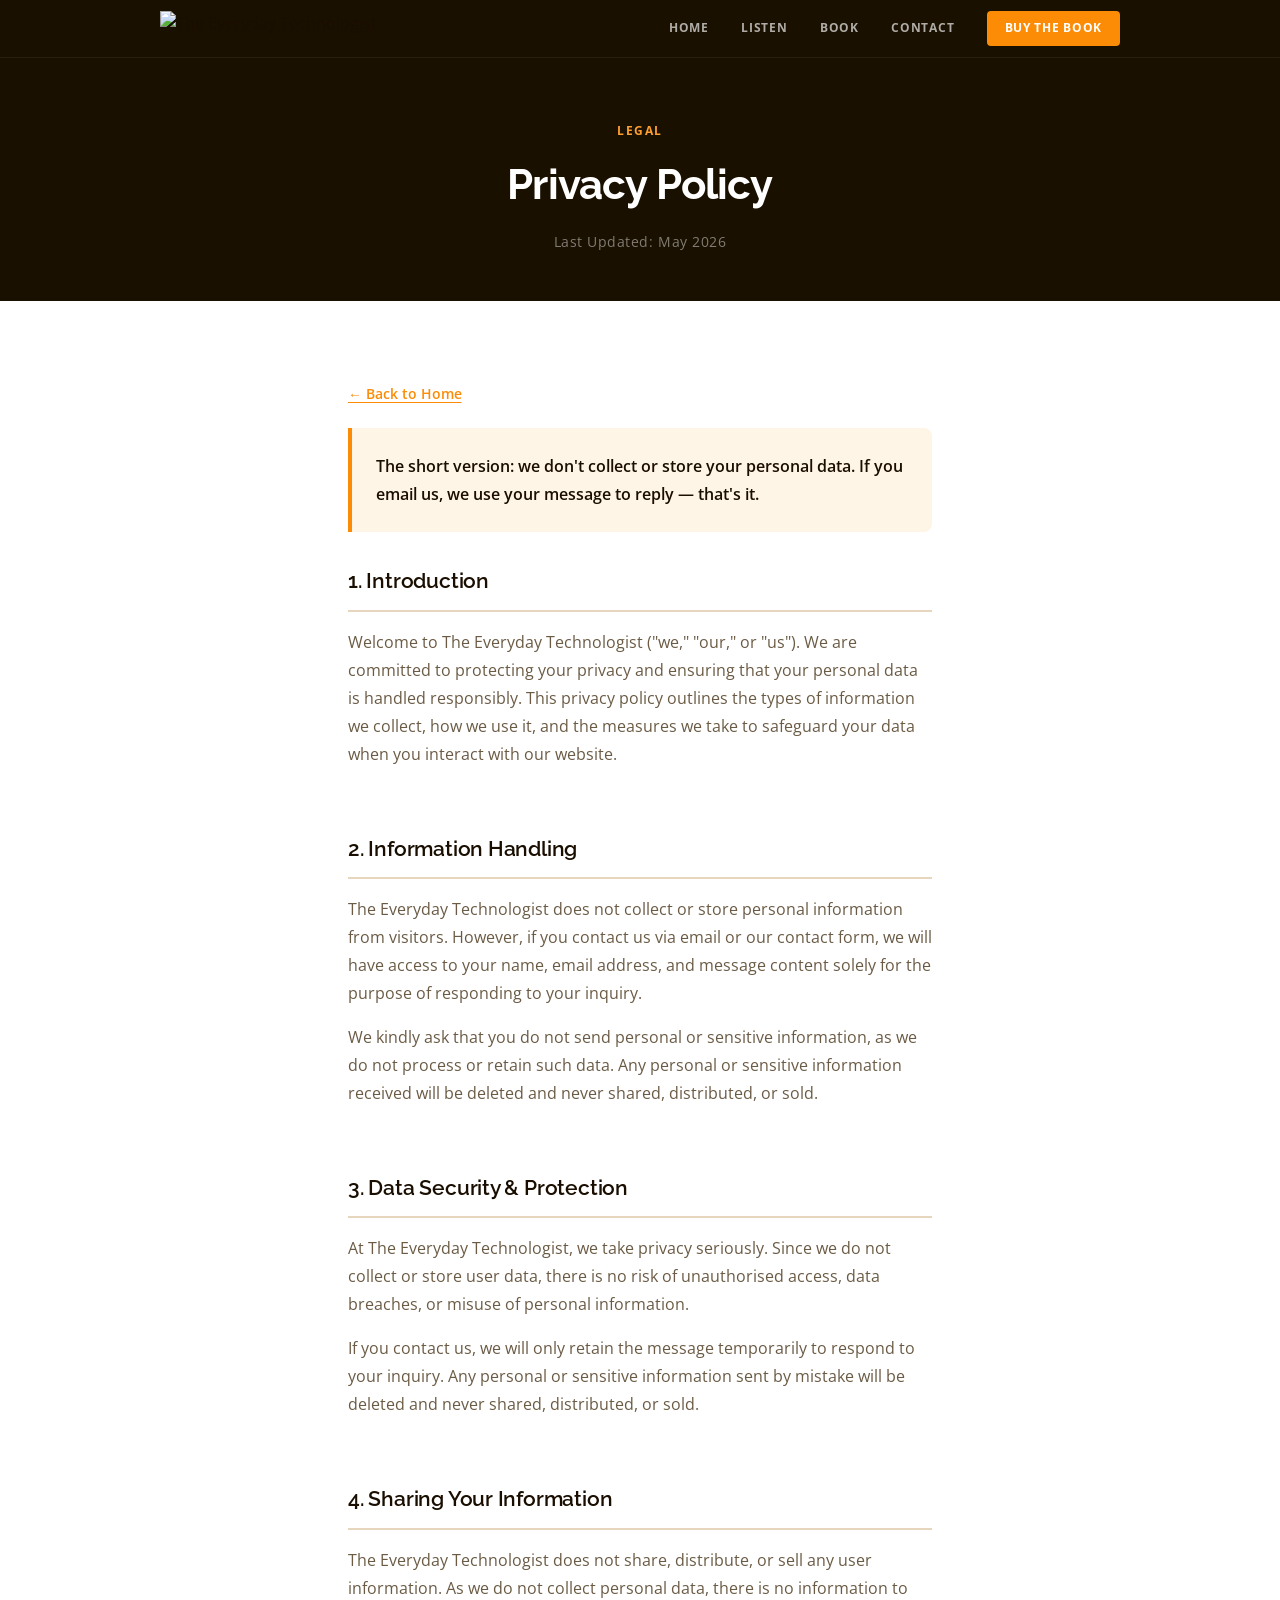
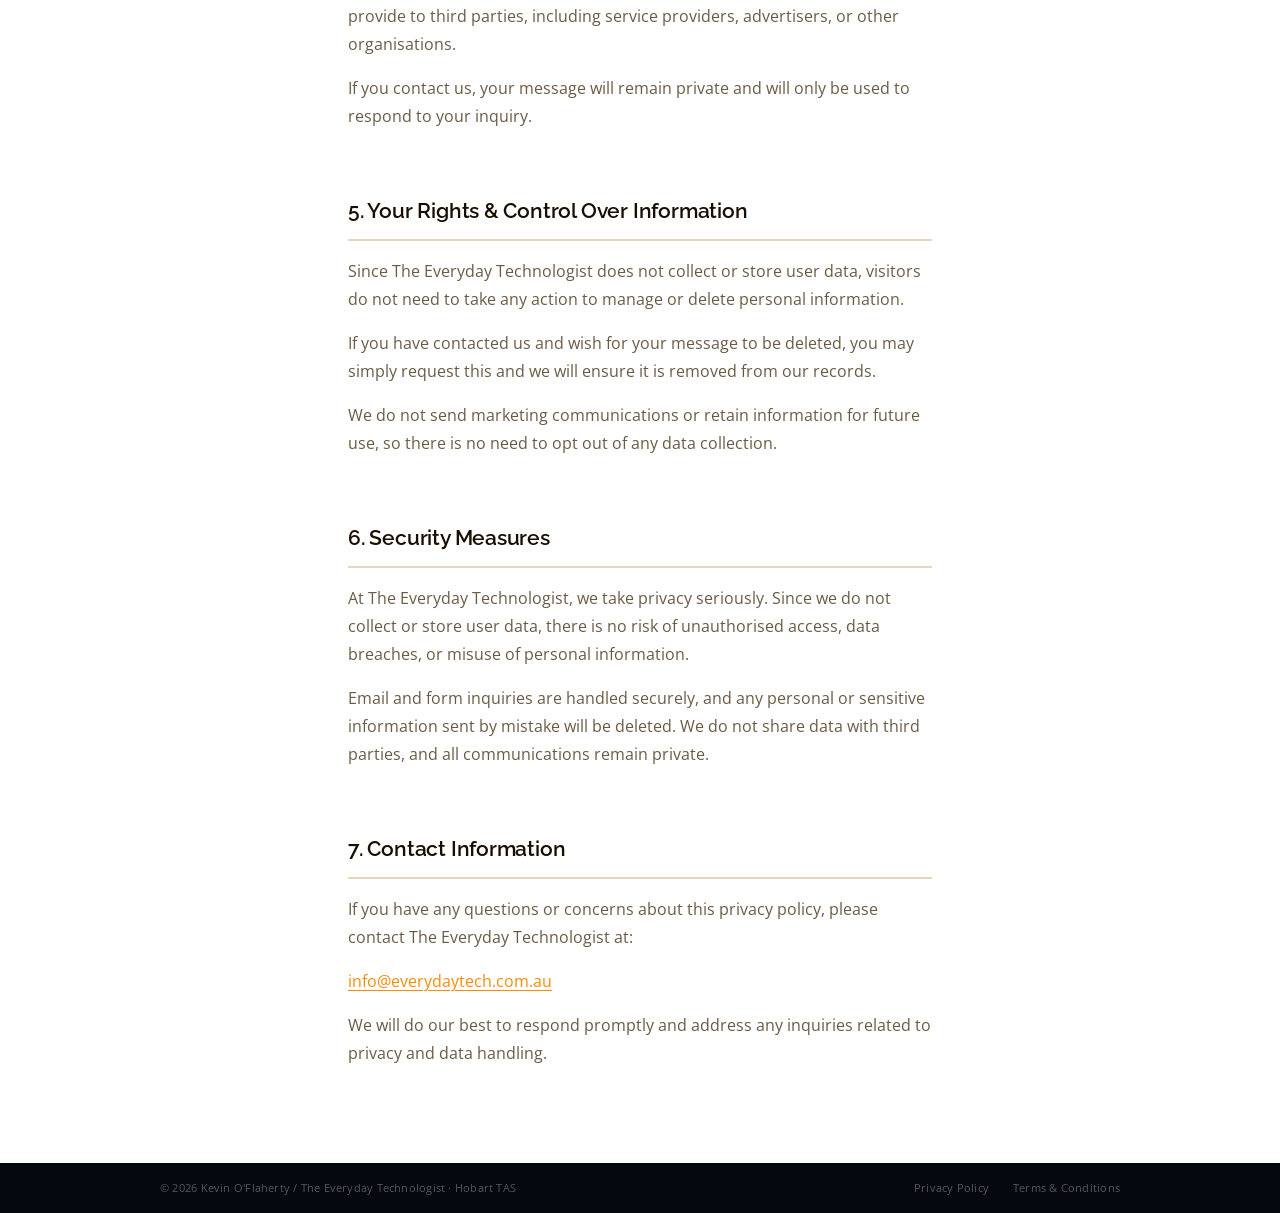
==== privacy-policy.html @ 6eb9fece "Add files via upload" ====
<!DOCTYPE html>
<html lang="en-AU">
<head>
  <meta charset="UTF-8" />
  <meta name="viewport" content="width=device-width, initial-scale=1.0" />
  <title>Privacy Policy — The Everyday Technologist</title>
  <meta name="description" content="Privacy Policy for The Everyday Technologist — how we handle your information." />
  <link rel="stylesheet" href="brand.css" />
  <style>
    .page-header {
      background: var(--et-deep-bg);
      padding: var(--et-space-8) 0 var(--et-space-7);
      text-align: center;
    }
    .page-header h1 {
      font-family: var(--et-font-display);
      font-size: clamp(var(--et-text-2xl), 4vw, var(--et-text-4xl));
      font-weight: 700;
      color: #fff;
      letter-spacing: -0.02em;
      margin-bottom: var(--et-space-3);
    }
    .page-header .updated {
      font-size: var(--et-text-sm);
      color: rgba(255,255,255,0.45);
      letter-spacing: 0.04em;
    }
    .prose-body {
      max-width: var(--et-max-prose);
      margin: 0 auto;
      padding: var(--et-space-9) clamp(1.5rem, 5vw, 3rem);
    }
    .prose-body h2 {
      font-family: var(--et-font-display);
      font-size: var(--et-text-xl);
      font-weight: 600;
      color: var(--et-color-text);
      margin-top: var(--et-space-8);
      margin-bottom: var(--et-space-4);
      padding-bottom: var(--et-space-3);
      border-bottom: 2px solid var(--et-color-border);
      letter-spacing: -0.01em;
    }
    .prose-body h2:first-of-type { margin-top: 0; }
    .prose-body p {
      font-size: var(--et-text-base);
      color: var(--et-color-text-muted);
      line-height: 1.75;
      margin-bottom: var(--et-space-4);
    }
    .prose-body a {
      color: var(--et-brand-primary);
      text-decoration: underline;
      text-underline-offset: 3px;
    }
    .prose-body a:hover { color: var(--et-brand-dark); }
    .privacy-highlight {
      background: var(--et-brand-light);
      border-left: 4px solid var(--et-brand-primary);
      border-radius: 0 var(--et-radius-md) var(--et-radius-md) 0;
      padding: var(--et-space-5);
      margin-bottom: var(--et-space-6);
    }
    .privacy-highlight p {
      margin-bottom: 0;
      font-weight: 600;
      color: var(--et-color-text);
    }
    .back-link {
      display: inline-flex;
      align-items: center;
      gap: var(--et-space-2);
      font-size: var(--et-text-sm);
      font-weight: 600;
      color: var(--et-brand-mid);
      text-decoration: none;
      margin-bottom: var(--et-space-5);
      transition: color var(--et-duration) var(--et-ease);
    }
    .back-link:hover { color: var(--et-brand-primary); }
  </style>
</head>
<body class="et-theme-people">

  <nav class="et-nav">
    <div class="et-nav__inner">
      <a href="/" aria-label="Everyday Technologist home">
        <img src="assets/images/logo-mono.jpg" alt="The Everyday Technologist" style="height:34px;width:auto;">
      </a>
      <div class="et-nav__links">
        <a href="/" class="et-nav__link">Home</a>
        <a href="/#listen" class="et-nav__link">Listen</a>
        <a href="/#book" class="et-nav__link">Book</a>
        <a href="/#contact" class="et-nav__link">Contact</a>
        <a href="https://www.amazon.com.au/dp/1764491548" target="_blank" rel="noopener" class="et-nav__cta">Buy the Book</a>
      </div>
    </div>
  </nav>

  <header class="page-header">
    <div class="et-container">
      <span class="et-eyebrow" style="color:var(--et-brand-mid)">Legal</span>
      <h1>Privacy Policy</h1>
      <p class="updated">Last Updated: May 2026</p>
    </div>
  </header>

  <main class="prose-body">
    <a href="/" class="back-link">← Back to Home</a>

    <div class="privacy-highlight">
      <p>The short version: we don't collect or store your personal data. If you email us, we use your message to reply — that's it.</p>
    </div>

    <h2>1. Introduction</h2>
    <p>Welcome to The Everyday Technologist ("we," "our," or "us"). We are committed to protecting your privacy and ensuring that your personal data is handled responsibly. This privacy policy outlines the types of information we collect, how we use it, and the measures we take to safeguard your data when you interact with our website.</p>

    <h2>2. Information Handling</h2>
    <p>The Everyday Technologist does not collect or store personal information from visitors. However, if you contact us via email or our contact form, we will have access to your name, email address, and message content solely for the purpose of responding to your inquiry.</p>
    <p>We kindly ask that you do not send personal or sensitive information, as we do not process or retain such data. Any personal or sensitive information received will be deleted and never shared, distributed, or sold.</p>

    <h2>3. Data Security &amp; Protection</h2>
    <p>At The Everyday Technologist, we take privacy seriously. Since we do not collect or store user data, there is no risk of unauthorised access, data breaches, or misuse of personal information.</p>
    <p>If you contact us, we will only retain the message temporarily to respond to your inquiry. Any personal or sensitive information sent by mistake will be deleted and never shared, distributed, or sold.</p>

    <h2>4. Sharing Your Information</h2>
    <p>The Everyday Technologist does not share, distribute, or sell any user information. As we do not collect personal data, there is no information to provide to third parties, including service providers, advertisers, or other organisations.</p>
    <p>If you contact us, your message will remain private and will only be used to respond to your inquiry.</p>

    <h2>5. Your Rights &amp; Control Over Information</h2>
    <p>Since The Everyday Technologist does not collect or store user data, visitors do not need to take any action to manage or delete personal information.</p>
    <p>If you have contacted us and wish for your message to be deleted, you may simply request this and we will ensure it is removed from our records.</p>
    <p>We do not send marketing communications or retain information for future use, so there is no need to opt out of any data collection.</p>

    <h2>6. Security Measures</h2>
    <p>At The Everyday Technologist, we take privacy seriously. Since we do not collect or store user data, there is no risk of unauthorised access, data breaches, or misuse of personal information.</p>
    <p>Email and form inquiries are handled securely, and any personal or sensitive information sent by mistake will be deleted. We do not share data with third parties, and all communications remain private.</p>

    <h2>7. Contact Information</h2>
    <p>If you have any questions or concerns about this privacy policy, please contact The Everyday Technologist at:</p>
    <p><a href="mailto:info@everydaytech.com.au">info@everydaytech.com.au</a></p>
    <p>We will do our best to respond promptly and address any inquiries related to privacy and data handling.</p>
  </main>

  <footer class="et-footer">
    <div class="et-footer__inner">
      <p>© 2026 Kevin O'Flaherty / The Everyday Technologist · Hobart TAS</p>
      <div class="et-footer__links">
        <a href="/privacy-policy.html">Privacy Policy</a>
        <a href="/terms-and-conditions.html">Terms &amp; Conditions</a>
      </div>
    </div>
  </footer>

</body>
</html>
---- brand.css ----
/*
 * ============================================================
 *  THE EVERYDAY TECHNOLOGIST — Brand Stylesheet
 *  Version 1.0  |  everydaytech.com.au
 * ============================================================
 *
 *  FONTS
 *  Display headings : Fraunces (variable — warmth, character)
 *  Body / UI        : Sora (clean, modern, readable)
 *
 *  THEMES
 *  .et-theme-people   — orange  #fc8c06  (Community / People)
 *  .et-theme-business — blue    #081733  (Business / Consultancy)
 *
 *  USAGE
 *  Add this file to the <head> of any Everyday Technologist page:
 *  <link rel="stylesheet" href="https://business.everydaytech.com.au/brand.css">
 *  Then apply a theme class to the <body> element.
 *
 * ============================================================
 */

/* ── FONT IMPORTS ─────────────────────────────────────────── */

/*
 *  Fira Sans   — logo / brand wordmark only
 *  Raleway     — display headings (Regular 400, Bold 700)
 *  Open Sans   — body, UI, labels, navigation, buttons
 *               (also serves as web fallback for Raleway)
 *  Arial       — final system fallback
 */
@import url('https://fonts.googleapis.com/css2?family=Fira+Sans:wght@400;600;700&family=Raleway:ital,wght@0,400;0,700;1,400&family=Open+Sans:wght@300;400;600;700&display=swap');


/* ── RESET ────────────────────────────────────────────────── */

*, *::before, *::after {
  box-sizing: border-box;
  margin: 0;
  padding: 0;
}

html {
  scroll-behavior: smooth;
  -webkit-text-size-adjust: 100%;
}

body {
  font-family: var(--et-font-body);
  font-size: var(--et-text-base);
  color: var(--et-color-text);
  background: var(--et-color-bg);
  line-height: 1.6;
  overflow-x: hidden;
  -webkit-font-smoothing: antialiased;
}

img, svg { display: block; max-width: 100%; }
a { color: inherit; }
button { font-family: inherit; cursor: pointer; border: none; background: none; }
ul, ol { list-style: none; }


/* ── BASE TOKENS (shared across both themes) ──────────────── */

:root {
  /* Typography */
  --et-font-brand   : 'Fira Sans', 'Open Sans', Arial, sans-serif;
  --et-font-display : 'Raleway', 'Open Sans', Arial, sans-serif;
  --et-font-body    : 'Open Sans', Arial, sans-serif;

  /* Type scale */
  --et-text-xs   : 0.72rem;
  --et-text-sm   : 0.85rem;
  --et-text-base : 1rem;
  --et-text-lg   : 1.125rem;
  --et-text-xl   : 1.3rem;
  --et-text-2xl  : 1.6rem;
  --et-text-3xl  : 2rem;
  --et-text-4xl  : 2.6rem;
  --et-text-5xl  : 3.2rem;

  /* Spacing scale */
  --et-space-1  : 4px;
  --et-space-2  : 8px;
  --et-space-3  : 12px;
  --et-space-4  : 16px;
  --et-space-5  : 24px;
  --et-space-6  : 32px;
  --et-space-7  : 48px;
  --et-space-8  : 64px;
  --et-space-9  : 80px;
  --et-space-10 : 96px;

  /* Border radius */
  --et-radius-sm   : 4px;
  --et-radius-md   : 8px;
  --et-radius-lg   : 14px;
  --et-radius-pill : 999px;

  /* Shadows */
  --et-shadow-sm : 0 1px 4px rgba(0,0,0,0.07);
  --et-shadow-md : 0 4px 18px rgba(0,0,0,0.09);
  --et-shadow-lg : 0 10px 40px rgba(0,0,0,0.12);

  /* Max widths */
  --et-max-content : 1080px;
  --et-max-prose   : 680px;
  --et-max-narrow  : 520px;

  /* Transitions */
  --et-ease : cubic-bezier(0.22, 1, 0.36, 1);
  --et-duration : 220ms;
}


/* ══════════════════════════════════════════════════════════
   THEME: PEOPLE (orange)
   Apply class et-theme-people to <body> or a wrapper div
   ══════════════════════════════════════════════════════════ */

.et-theme-people {

  /* Brand palette */
  --et-brand-primary   : #fc8c06;
  --et-brand-dark      : #b86200;
  --et-brand-mid       : #fd9f2f;
  --et-brand-light     : #FFF5E6;
  --et-brand-border    : #fcd59a;

  /* Deep background (nav, hero, dark sections) */
  --et-deep-bg         : #1A1000;
  --et-deep-bg-subtle  : #241800;

  /* Surface colours */
  --et-color-bg        : #FFFFFF;
  --et-color-surface   : #FFFBF5;
  --et-color-border    : #E8D5BE;

  /* Text */
  --et-color-text      : #1A0E00;
  --et-color-text-muted: #6B5B45;
  --et-color-text-light: #A08060;

  /* On-brand (text sitting on orange backgrounds) */
  --et-on-brand        : #FFFFFF;
  --et-on-deep         : #FFFFFF;

  /* Interactive */
  --et-focus-ring      : rgba(252,140,6,0.4);
}


/* ══════════════════════════════════════════════════════════
   THEME: BUSINESS (blue)
   Apply class et-theme-business to <body> or a wrapper div
   ══════════════════════════════════════════════════════════ */

.et-theme-business {

  /* Brand palette */
  --et-brand-primary   : #081733;
  --et-brand-dark      : #040d1e;
  --et-brand-mid       : #1d3f7a;
  --et-brand-light     : #EBF0F8;
  --et-brand-border    : #C2D0E8;

  /* Accent (bright blue for CTAs, links, highlights on dark) */
  --et-accent          : #3B7FE8;
  --et-accent-dark     : #2563EB;
  --et-accent-light    : #DBEAFE;

  /* Deep background (nav, hero, dark sections) */
  --et-deep-bg         : #081733;
  --et-deep-bg-subtle  : #0d2040;

  /* Surface colours */
  --et-color-bg        : #FFFFFF;
  --et-color-surface   : #F4F7FC;
  --et-color-border    : #D1DAEA;

  /* Text */
  --et-color-text      : #081733;
  --et-color-text-muted: #4A5F80;
  --et-color-text-light: #7A90B0;

  /* On-brand */
  --et-on-brand        : #FFFFFF;
  --et-on-deep         : #FFFFFF;

  /* Interactive */
  --et-focus-ring      : rgba(59,127,232,0.35);
}


/* ── TYPOGRAPHY ───────────────────────────────────────────── */

.et-display-xl {
  font-family: var(--et-font-display);
  font-size: clamp(var(--et-text-3xl), 5.5vw, var(--et-text-5xl));
  font-weight: 700;
  line-height: 1.12;
  letter-spacing: -0.02em;
}

.et-display-lg {
  font-family: var(--et-font-display);
  font-size: clamp(var(--et-text-2xl), 4vw, var(--et-text-4xl));
  font-weight: 700;
  line-height: 1.18;
  letter-spacing: -0.015em;
}

.et-display-md {
  font-family: var(--et-font-display);
  font-size: clamp(var(--et-text-xl), 3vw, var(--et-text-3xl));
  font-weight: 600;
  line-height: 1.22;
  letter-spacing: -0.01em;
}

.et-display-sm {
  font-family: var(--et-font-display);
  font-size: clamp(var(--et-text-lg), 2.5vw, var(--et-text-2xl));
  font-weight: 600;
  line-height: 1.28;
}

.et-body-lg {
  font-family: var(--et-font-body);
  font-size: var(--et-text-lg);
  font-weight: 400;
  line-height: 1.72;
}

.et-body {
  font-family: var(--et-font-body);
  font-size: var(--et-text-base);
  font-weight: 400;
  line-height: 1.68;
}

.et-body-sm {
  font-family: var(--et-font-body);
  font-size: var(--et-text-sm);
  font-weight: 400;
  line-height: 1.65;
}

.et-label {
  font-family: var(--et-font-body);
  font-size: var(--et-text-xs);
  font-weight: 700;
  letter-spacing: 0.14em;
  text-transform: uppercase;
}

.et-prose {
  max-width: var(--et-max-prose);
  color: var(--et-color-text-muted);
}

.et-prose p + p { margin-top: var(--et-space-4); }


/* ── LAYOUT ───────────────────────────────────────────────── */

.et-container {
  width: 100%;
  max-width: var(--et-max-content);
  margin-inline: auto;
  padding-inline: clamp(20px, 5%, 60px);
}

.et-container--narrow {
  max-width: var(--et-max-prose);
}

.et-section {
  padding-block: var(--et-space-9);
}

.et-section--sm {
  padding-block: var(--et-space-7);
}

.et-section--lg {
  padding-block: var(--et-space-10);
}

.et-section--deep {
  background: var(--et-deep-bg);
  color: var(--et-on-deep);
}

.et-section--surface {
  background: var(--et-color-surface);
}

.et-section--white {
  background: var(--et-color-bg);
}

.et-grid-2 {
  display: grid;
  grid-template-columns: repeat(auto-fit, minmax(280px, 1fr));
  gap: var(--et-space-5);
}

.et-grid-3 {
  display: grid;
  grid-template-columns: repeat(auto-fit, minmax(240px, 1fr));
  gap: var(--et-space-5);
}

.et-grid-4 {
  display: grid;
  grid-template-columns: repeat(auto-fit, minmax(220px, 1fr));
  gap: var(--et-space-4);
}

.et-flex-center {
  display: flex;
  align-items: center;
  justify-content: center;
}

.et-flex-between {
  display: flex;
  align-items: center;
  justify-content: space-between;
}

.et-stack {
  display: flex;
  flex-direction: column;
}

.et-stack--2  { gap: var(--et-space-2); }
.et-stack--3  { gap: var(--et-space-3); }
.et-stack--4  { gap: var(--et-space-4); }
.et-stack--5  { gap: var(--et-space-5); }

.et-text-center { text-align: center; }


/* ── SECTION HEADER (shared pattern) ─────────────────────── */

.et-section-header {
  text-align: center;
  margin-bottom: var(--et-space-7);
  max-width: var(--et-max-prose);
  margin-inline: auto;
  margin-bottom: var(--et-space-7);
}

.et-section-header .et-label {
  color: var(--et-brand-primary);
  margin-bottom: var(--et-space-3);
  display: block;
}

/* On deep backgrounds the label uses accent */
.et-section--deep .et-section-header .et-label {
  color: var(--et-accent, var(--et-brand-mid));
}

.et-section-header h2 {
  font-family: var(--et-font-display);
  font-size: clamp(var(--et-text-xl), 3vw, var(--et-text-3xl));
  font-weight: 700;
  line-height: 1.2;
  letter-spacing: -0.01em;
  margin-bottom: var(--et-space-4);
}

.et-section--deep .et-section-header h2 {
  color: var(--et-on-deep);
}

.et-section-header p {
  color: var(--et-color-text-muted);
  font-size: var(--et-text-base);
  line-height: 1.7;
}

.et-section--deep .et-section-header p {
  color: rgba(255,255,255,0.65);
}

/* Divider rule under label */
.et-rule {
  display: block;
  width: 40px;
  height: 3px;
  border-radius: var(--et-radius-pill);
  background: var(--et-brand-primary);
  margin: var(--et-space-3) auto var(--et-space-4);
}

.et-section--deep .et-rule {
  background: var(--et-accent, var(--et-brand-mid));
}


/* ── NAV ──────────────────────────────────────────────────── */

.et-nav {
  position: sticky;
  top: 0;
  z-index: 200;
  height: 58px;
  background: var(--et-deep-bg);
  border-bottom: 1px solid rgba(255,255,255,0.06);
  display: flex;
  align-items: center;
}

.et-nav__inner {
  display: flex;
  align-items: center;
  justify-content: space-between;
  gap: var(--et-space-5);
  width: 100%;
  max-width: var(--et-max-content);
  margin-inline: auto;
  padding-inline: clamp(20px, 5%, 60px);
}

.et-nav__brand {
  text-decoration: none;
  display: flex;
  flex-direction: column;
  gap: 2px;
}

.et-nav__brand-name {
  font-family: var(--et-font-brand);
  font-size: 13px;
  font-weight: 700;
  color: #FFFFFF;
  letter-spacing: 0.01em;
  line-height: 1;
}

.et-nav__brand-sub {
  font-family: var(--et-font-body);
  font-size: 9.5px;
  font-weight: 600;
  letter-spacing: 0.14em;
  text-transform: uppercase;
  color: var(--et-accent, var(--et-brand-mid));
  line-height: 1;
}

/* Orange theme: brand-sub uses orange-mid */
.et-theme-people .et-nav__brand-sub {
  color: var(--et-brand-mid);
}

.et-nav__links {
  display: flex;
  align-items: center;
  gap: var(--et-space-6);
}

.et-nav__link {
  font-family: var(--et-font-body);
  font-size: 11.5px;
  font-weight: 700;
  letter-spacing: 0.07em;
  text-transform: uppercase;
  color: rgba(255,255,255,0.65);
  text-decoration: none;
  transition: color var(--et-duration) var(--et-ease);
}

.et-nav__link:hover,
.et-nav__link[aria-current="page"] {
  color: #FFFFFF;
}

.et-nav__cta {
  font-family: var(--et-font-body);
  font-size: 11.5px;
  font-weight: 700;
  letter-spacing: 0.06em;
  text-transform: uppercase;
  text-decoration: none;
  padding: 8px 18px;
  border-radius: var(--et-radius-sm);
  background: var(--et-accent, var(--et-brand-primary));
  color: #FFFFFF;
  transition: background var(--et-duration) var(--et-ease),
              transform var(--et-duration) var(--et-ease);
}

.et-nav__cta:hover {
  background: var(--et-accent-dark, var(--et-brand-dark));
  transform: translateY(-1px);
}

.et-theme-people .et-nav__cta {
  background: var(--et-brand-primary);
  color: #FFFFFF;
}

.et-theme-people .et-nav__cta:hover {
  background: var(--et-brand-dark);
}


/* ── HERO ─────────────────────────────────────────────────── */

.et-hero {
  background: var(--et-deep-bg);
  padding-block: var(--et-space-8) var(--et-space-7);
  text-align: center;
  position: relative;
  overflow: hidden;
}

/* Subtle radial wash — restrained, not dramatic */
.et-hero::after {
  content: '';
  position: absolute;
  inset: 0;
  background: radial-gradient(
    ellipse 70% 80% at 50% -10%,
    rgba(255,255,255,0.04) 0%,
    transparent 70%
  );
  pointer-events: none;
}

.et-hero__inner {
  position: relative;
  z-index: 1;
}

.et-hero__eyebrow {
  display: inline-block;
  font-family: var(--et-font-body);
  font-size: var(--et-text-xs);
  font-weight: 700;
  letter-spacing: 0.14em;
  text-transform: uppercase;
  color: var(--et-accent, var(--et-brand-mid));
  border: 1px solid rgba(255,255,255,0.14);
  padding: 5px 14px;
  border-radius: var(--et-radius-pill);
  margin-bottom: var(--et-space-5);
}

.et-theme-people .et-hero__eyebrow {
  color: var(--et-brand-mid);
  border-color: rgba(252,140,6,0.3);
}

.et-hero h1 {
  font-family: var(--et-font-display);
  font-size: clamp(var(--et-text-3xl), 5.5vw, var(--et-text-5xl));
  font-weight: 700;
  line-height: 1.12;
  letter-spacing: -0.02em;
  color: #FFFFFF;
  max-width: var(--et-max-prose);
  margin-inline: auto;
  margin-bottom: var(--et-space-4);
}

.et-hero h1 em {
  font-style: italic;
  color: var(--et-accent, var(--et-brand-mid));
}

.et-theme-people .et-hero h1 em {
  color: var(--et-brand-primary);
}

.et-hero__sub {
  font-family: var(--et-font-body);
  font-size: var(--et-text-lg);
  font-weight: 300;
  color: rgba(255,255,255,0.62);
  max-width: var(--et-max-narrow);
  margin-inline: auto;
  margin-bottom: var(--et-space-6);
  line-height: 1.7;
}

.et-hero__actions {
  display: flex;
  gap: var(--et-space-3);
  justify-content: center;
  flex-wrap: wrap;
}


/* ── BUTTONS ──────────────────────────────────────────────── */

.et-btn {
  display: inline-flex;
  align-items: center;
  gap: var(--et-space-2);
  font-family: var(--et-font-body);
  font-size: var(--et-text-sm);
  font-weight: 700;
  letter-spacing: 0.04em;
  text-decoration: none;
  padding: 13px 28px;
  border-radius: var(--et-radius-sm);
  border: 1.5px solid transparent;
  cursor: pointer;
  transition:
    background var(--et-duration) var(--et-ease),
    color var(--et-duration) var(--et-ease),
    border-color var(--et-duration) var(--et-ease),
    transform var(--et-duration) var(--et-ease),
    box-shadow var(--et-duration) var(--et-ease);
}

.et-btn:hover { transform: translateY(-1px); }

/* Primary: solid brand */
.et-btn--primary {
  background: var(--et-accent, var(--et-brand-primary));
  color: #FFFFFF;
  border-color: var(--et-accent, var(--et-brand-primary));
}

.et-btn--primary:hover {
  background: var(--et-accent-dark, var(--et-brand-dark));
  border-color: var(--et-accent-dark, var(--et-brand-dark));
  box-shadow: 0 4px 16px rgba(0,0,0,0.18);
}

.et-theme-people .et-btn--primary {
  background: var(--et-brand-primary);
  border-color: var(--et-brand-primary);
}

.et-theme-people .et-btn--primary:hover {
  background: var(--et-brand-dark);
  border-color: var(--et-brand-dark);
}

/* Ghost: outlined, for use on dark backgrounds */
.et-btn--ghost {
  background: transparent;
  color: rgba(255,255,255,0.82);
  border-color: rgba(255,255,255,0.28);
}

.et-btn--ghost:hover {
  color: #FFFFFF;
  border-color: rgba(255,255,255,0.7);
}

/* Ghost on light: for use on light backgrounds */
.et-btn--ghost-dark {
  background: transparent;
  color: var(--et-color-text);
  border-color: var(--et-color-border);
}

.et-btn--ghost-dark:hover {
  border-color: var(--et-brand-primary);
  color: var(--et-brand-primary);
}

/* Small variant */
.et-btn--sm {
  font-size: var(--et-text-xs);
  padding: 8px 16px;
}


/* ── CARDS ────────────────────────────────────────────────── */

.et-card {
  background: var(--et-color-bg);
  border: 1px solid var(--et-color-border);
  border-radius: var(--et-radius-md);
  padding: var(--et-space-5) var(--et-space-5);
  transition:
    box-shadow var(--et-duration) var(--et-ease),
    border-color var(--et-duration) var(--et-ease),
    transform var(--et-duration) var(--et-ease);
}

.et-card:hover {
  box-shadow: var(--et-shadow-md);
  border-color: var(--et-brand-border);
  transform: translateY(-2px);
}

.et-card__icon {
  width: 44px;
  height: 44px;
  background: var(--et-brand-light);
  border-radius: var(--et-radius-md);
  display: flex;
  align-items: center;
  justify-content: center;
  margin-bottom: var(--et-space-4);
  flex-shrink: 0;
}

.et-card__icon svg {
  width: 22px;
  height: 22px;
  stroke: var(--et-accent, var(--et-brand-primary));
  fill: none;
  stroke-width: 1.8;
  stroke-linecap: round;
  stroke-linejoin: round;
}

.et-theme-people .et-card__icon svg {
  stroke: var(--et-brand-primary);
}

.et-card h3 {
  font-family: var(--et-font-display);
  font-size: var(--et-text-xl);
  font-weight: 600;
  color: var(--et-color-text);
  margin-bottom: var(--et-space-2);
  line-height: 1.25;
  letter-spacing: -0.01em;
}

.et-card p {
  font-family: var(--et-font-body);
  font-size: var(--et-text-sm);
  color: var(--et-color-text-muted);
  line-height: 1.68;
}

/* Left-bordered card (for referral/quote blocks) */
.et-card--ruled {
  border-left: 4px solid var(--et-accent, var(--et-brand-primary));
}

.et-theme-people .et-card--ruled {
  border-left-color: var(--et-brand-primary);
}

/* Dark card (for use on light backgrounds, pulls from deep palette) */
.et-card--deep {
  background: var(--et-deep-bg);
  border-color: rgba(255,255,255,0.08);
  color: var(--et-on-deep);
}

.et-card--deep h3,
.et-card--deep p { color: rgba(255,255,255,0.85); }


/* ── CHECK LISTS ──────────────────────────────────────────── */

.et-checklist {
  display: flex;
  flex-direction: column;
  gap: var(--et-space-3);
}

.et-checklist__item {
  display: flex;
  gap: var(--et-space-3);
  align-items: flex-start;
}

.et-check {
  width: 22px;
  height: 22px;
  border-radius: 50%;
  background: var(--et-accent, var(--et-brand-primary));
  display: flex;
  align-items: center;
  justify-content: center;
  flex-shrink: 0;
  margin-top: 2px;
}

.et-theme-people .et-check {
  background: var(--et-brand-primary);
}

.et-check svg {
  width: 11px;
  height: 11px;
  stroke: #FFFFFF;
  fill: none;
  stroke-width: 2.8;
  stroke-linecap: round;
  stroke-linejoin: round;
}

.et-checklist__item p {
  font-family: var(--et-font-body);
  font-size: var(--et-text-sm);
  color: var(--et-color-text-muted);
  line-height: 1.65;
}

/* On dark backgrounds */
.et-section--deep .et-checklist__item p {
  color: rgba(255,255,255,0.75);
}

.et-checklist__item strong {
  color: var(--et-color-text);
  font-weight: 700;
}

.et-section--deep .et-checklist__item strong {
  color: #FFFFFF;
}


/* ── BADGES ───────────────────────────────────────────────── */

.et-badge {
  display: inline-block;
  font-family: var(--et-font-body);
  font-size: var(--et-text-xs);
  font-weight: 700;
  letter-spacing: 0.08em;
  text-transform: uppercase;
  padding: 5px 13px;
  border-radius: var(--et-radius-pill);
  background: var(--et-brand-light);
  border: 1px solid var(--et-brand-border);
  color: var(--et-brand-mid, var(--et-brand-primary));
}

.et-theme-business .et-badge {
  color: var(--et-brand-mid);
}

.et-badge-group {
  display: flex;
  flex-wrap: wrap;
  gap: var(--et-space-2);
}


/* ── EYEBROW LABEL (inline, light backgrounds) ────────────── */

.et-eyebrow {
  font-family: var(--et-font-body);
  font-size: var(--et-text-xs);
  font-weight: 700;
  letter-spacing: 0.14em;
  text-transform: uppercase;
  color: var(--et-accent, var(--et-brand-primary));
  display: block;
  margin-bottom: var(--et-space-3);
}

.et-theme-people .et-eyebrow {
  color: var(--et-brand-primary);
}


/* ── INFO STRIP (referral / notice bar) ───────────────────── */

.et-strip {
  background: var(--et-brand-light);
  border-top: 1px solid var(--et-brand-border);
  border-bottom: 1px solid var(--et-brand-border);
  padding-block: var(--et-space-5);
}

.et-strip__inner {
  display: flex;
  align-items: flex-start;
  gap: var(--et-space-4);
  max-width: var(--et-max-content);
  margin-inline: auto;
  padding-inline: clamp(20px, 5%, 60px);
}

.et-strip__icon {
  width: 40px;
  height: 40px;
  background: var(--et-accent, var(--et-brand-primary));
  border-radius: 50%;
  display: flex;
  align-items: center;
  justify-content: center;
  flex-shrink: 0;
}

.et-theme-people .et-strip__icon {
  background: var(--et-brand-primary);
}

.et-strip__icon svg {
  width: 18px;
  height: 18px;
  stroke: #FFFFFF;
  fill: none;
  stroke-width: 1.8;
  stroke-linecap: round;
  stroke-linejoin: round;
}

.et-strip p {
  font-size: var(--et-text-sm);
  color: var(--et-color-text-muted);
  line-height: 1.68;
}

.et-strip strong {
  color: var(--et-color-text);
}


/* ── CONTACT SECTION ──────────────────────────────────────── */

.et-contact {
  background: var(--et-deep-bg);
  padding-block: var(--et-space-8);
  text-align: center;
}

.et-contact h2 {
  font-family: var(--et-font-display);
  font-size: clamp(var(--et-text-2xl), 4vw, var(--et-text-3xl));
  font-weight: 700;
  color: #FFFFFF;
  letter-spacing: -0.015em;
  margin-bottom: var(--et-space-3);
}

.et-contact__sub {
  color: rgba(255,255,255,0.6);
  font-size: var(--et-text-base);
  max-width: var(--et-max-narrow);
  margin-inline: auto;
  margin-bottom: var(--et-space-6);
  line-height: 1.7;
}

.et-contact__email {
  display: inline-block;
  font-family: var(--et-font-body);
  font-size: var(--et-text-lg);
  font-weight: 700;
  color: #FFFFFF;
  text-decoration: none;
  padding: 16px 36px;
  border-radius: var(--et-radius-md);
  border: 1.5px solid rgba(255,255,255,0.2);
  background: rgba(255,255,255,0.06);
  transition:
    background var(--et-duration) var(--et-ease),
    border-color var(--et-duration) var(--et-ease);
}

.et-contact__email:hover {
  background: var(--et-accent, var(--et-brand-primary));
  border-color: var(--et-accent, var(--et-brand-primary));
}

.et-theme-people .et-contact__email:hover {
  background: var(--et-brand-primary);
  border-color: var(--et-brand-primary);
}

.et-contact__note {
  margin-top: var(--et-space-4);
  font-size: var(--et-text-xs);
  color: rgba(255,255,255,0.35);
  letter-spacing: 0.04em;
}


/* ── FOOTER ───────────────────────────────────────────────── */

.et-footer {
  background: #04090F;
  padding-block: var(--et-space-4);
}

.et-footer__inner {
  display: flex;
  align-items: center;
  justify-content: space-between;
  flex-wrap: wrap;
  gap: var(--et-space-3);
  max-width: var(--et-max-content);
  margin-inline: auto;
  padding-inline: clamp(20px, 5%, 60px);
}

.et-footer p,
.et-footer a {
  font-family: var(--et-font-body);
  font-size: 11px;
  color: rgba(255,255,255,0.32);
  text-decoration: none;
  letter-spacing: 0.02em;
}

.et-footer a:hover { color: rgba(255,255,255,0.62); }

.et-footer__links {
  display: flex;
  gap: var(--et-space-5);
}


/* ── FOCUS STYLES (accessibility) ─────────────────────────── */

:focus-visible {
  outline: 2px solid var(--et-focus-ring, rgba(59,127,232,0.5));
  outline-offset: 3px;
  border-radius: 3px;
}


/* ── UTILITIES ────────────────────────────────────────────── */

.et-mt-0 { margin-top: 0; }
.et-mt-2 { margin-top: var(--et-space-2); }
.et-mt-3 { margin-top: var(--et-space-3); }
.et-mt-4 { margin-top: var(--et-space-4); }
.et-mt-5 { margin-top: var(--et-space-5); }

.et-mb-0 { margin-bottom: 0; }
.et-mb-3 { margin-bottom: var(--et-space-3); }
.et-mb-4 { margin-bottom: var(--et-space-4); }
.et-mb-5 { margin-bottom: var(--et-space-5); }

.et-color-muted  { color: var(--et-color-text-muted); }
.et-color-accent { color: var(--et-accent, var(--et-brand-primary)); }

.et-visually-hidden {
  position: absolute;
  width: 1px; height: 1px;
  padding: 0; margin: -1px;
  overflow: hidden;
  clip: rect(0,0,0,0);
  white-space: nowrap;
  border: 0;
}


/* ── RESPONSIVE ───────────────────────────────────────────── */

@media (max-width: 768px) {
  .et-nav__links   { display: none; }
  .et-grid-2,
  .et-grid-3,
  .et-grid-4       { grid-template-columns: 1fr; }
  .et-strip__inner { flex-direction: column; gap: var(--et-space-3); }
  .et-footer__inner { flex-direction: column; text-align: center; }
  .et-footer__links { justify-content: center; }
}

@media (max-width: 480px) {
  .et-hero__actions { flex-direction: column; align-items: center; }
  .et-btn           { width: 100%; justify-content: center; }
}
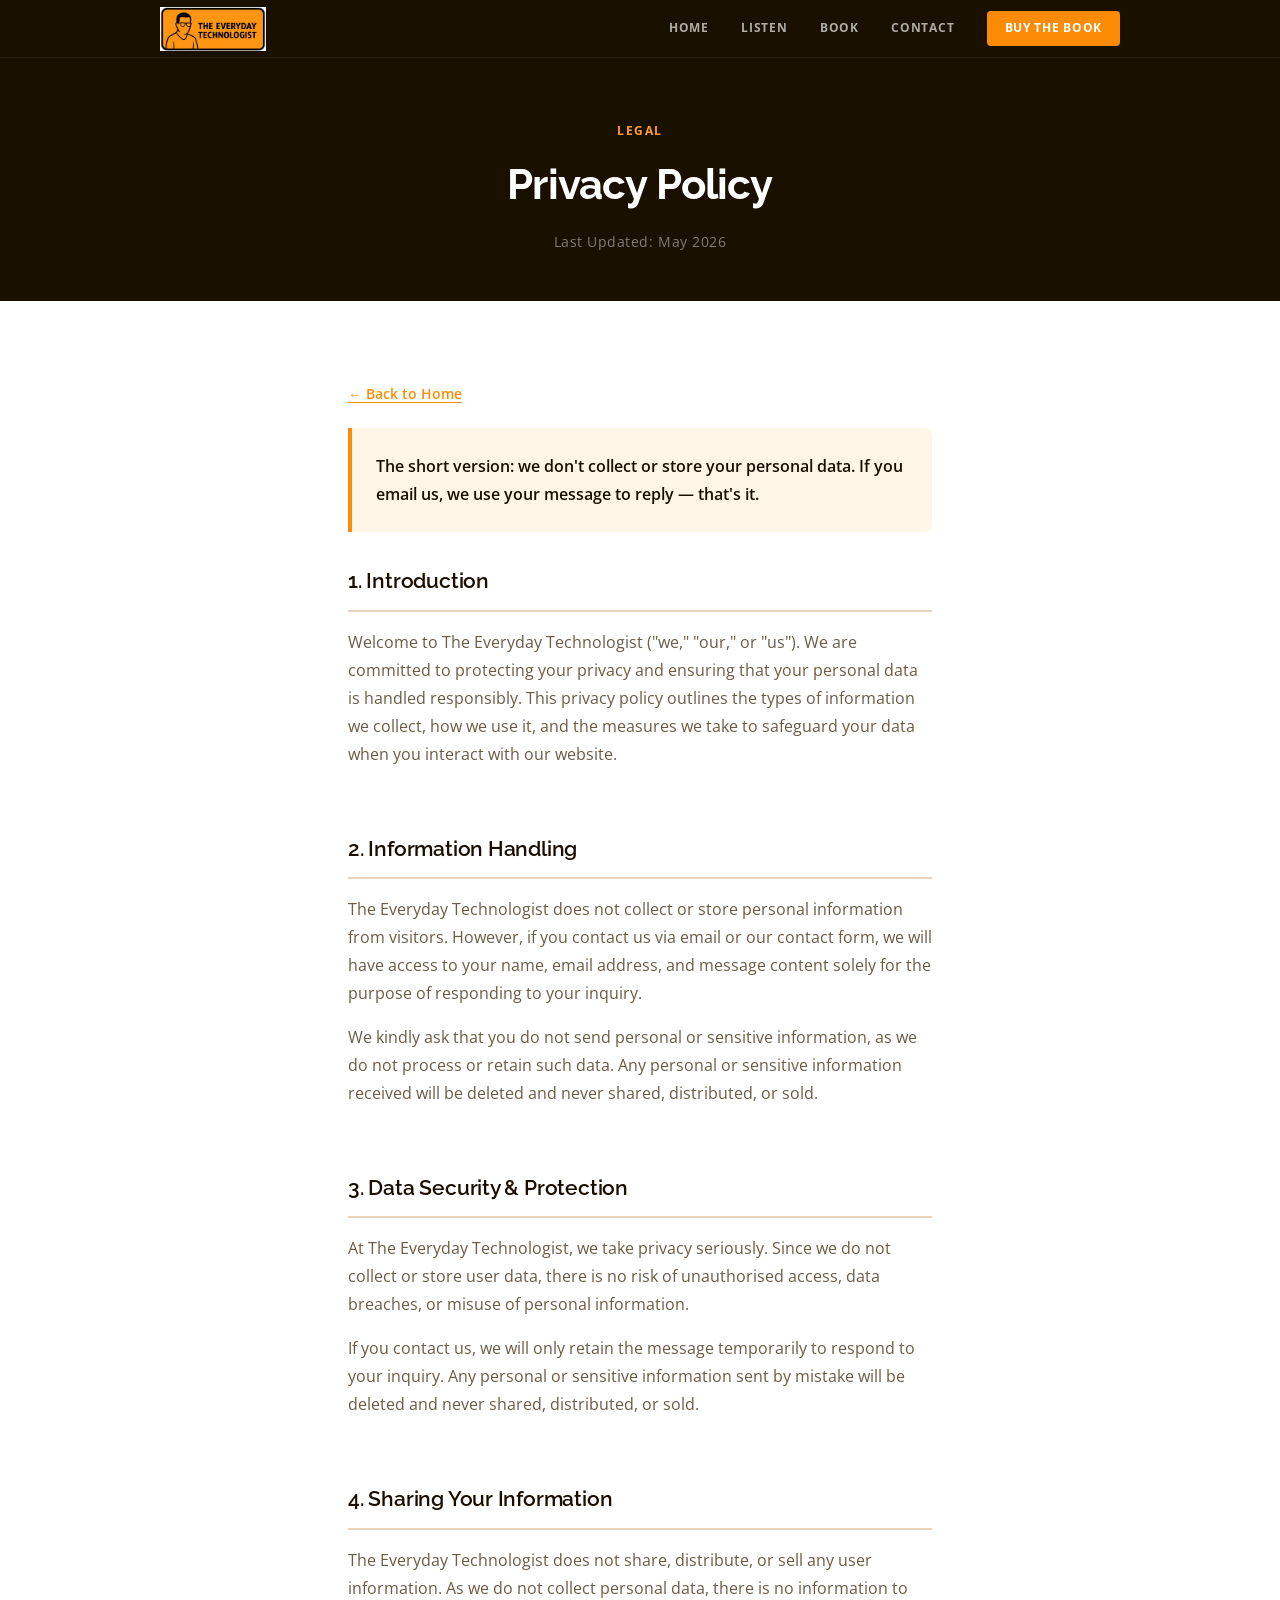
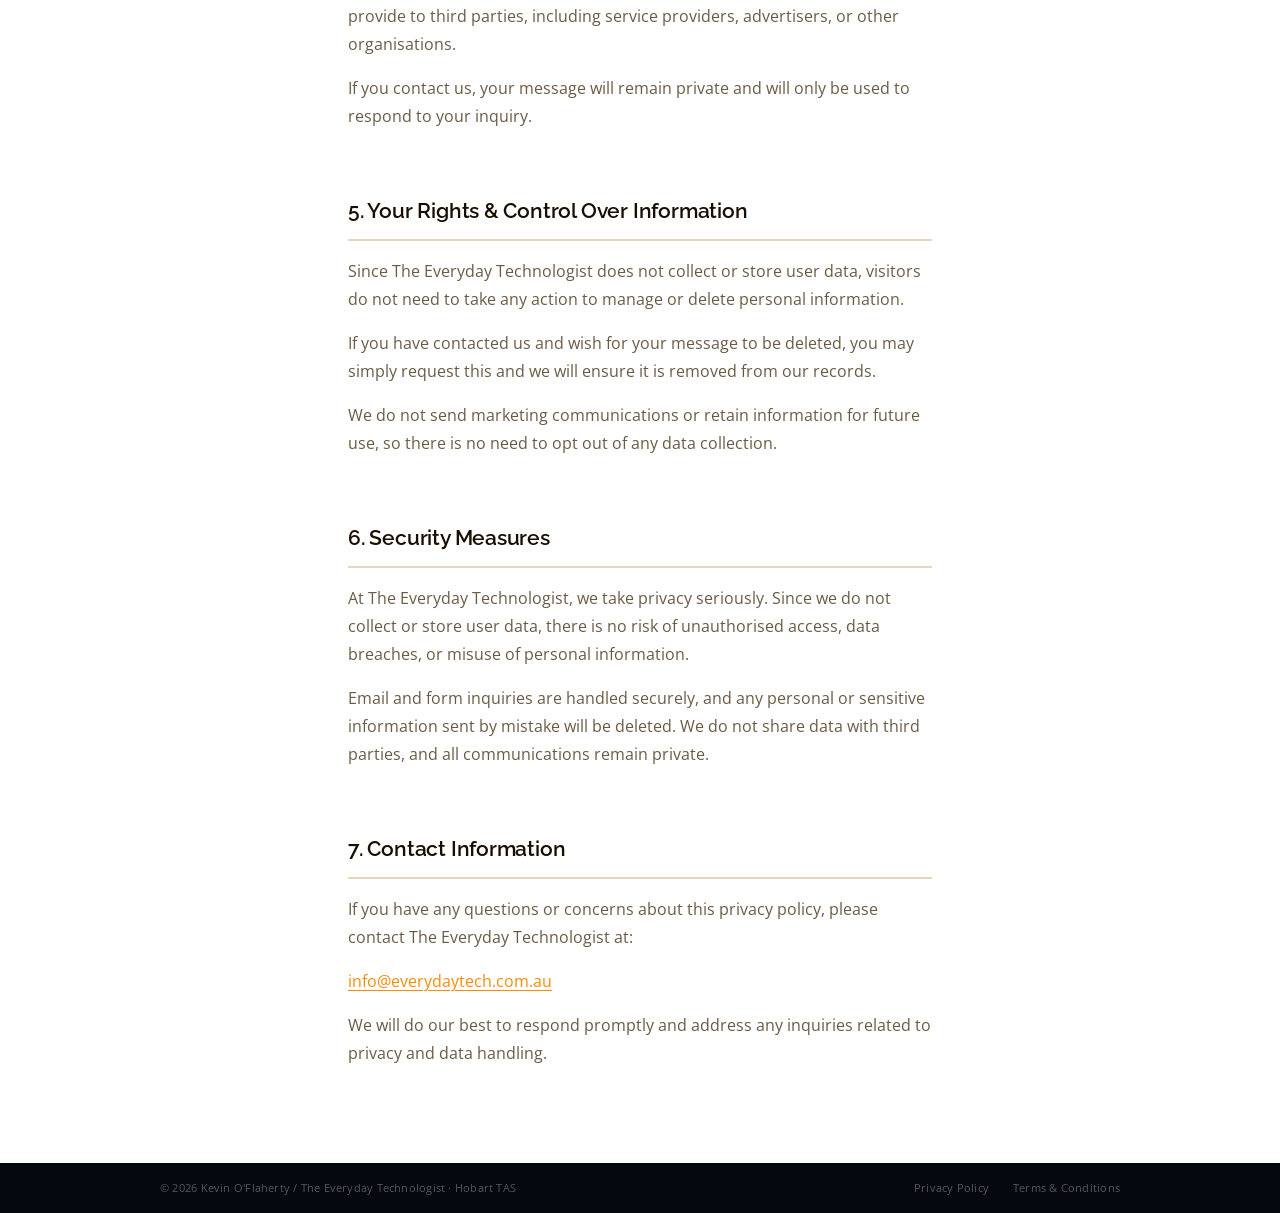
==== commit b158c2b4: "Add files via upload" ====
--- a/privacy-policy.html
+++ b/privacy-policy.html
@@ -5,6 +5,15 @@
   <meta name="viewport" content="width=device-width, initial-scale=1.0" />
   <title>Privacy Policy — The Everyday Technologist</title>
   <meta name="description" content="Privacy Policy for The Everyday Technologist — how we handle your information." />
+  <!-- Google Analytics -->
+  <script async src="https://www.googletagmanager.com/gtag/js?id=G-4B0894VM0D"></script>
+  <script>
+    window.dataLayer = window.dataLayer || [];
+    function gtag(){dataLayer.push(arguments);}
+    gtag('js', new Date());
+    gtag('config', 'G-4B0894VM0D');
+  </script>
+
   <link rel="stylesheet" href="brand.css" />
   <style>
     .page-header {
@@ -85,7 +94,7 @@
   <nav class="et-nav">
     <div class="et-nav__inner">
       <a href="/" aria-label="Everyday Technologist home">
-        <img src="assets/images/logo-mono.jpg" alt="The Everyday Technologist" style="height:34px;width:auto;">
+        <img src="Assets/Images/logo-orange.jpg" alt="The Everyday Technologist" style="height:44px;width:auto;">
       </a>
       <div class="et-nav__links">
         <a href="/" class="et-nav__link">Home</a>
